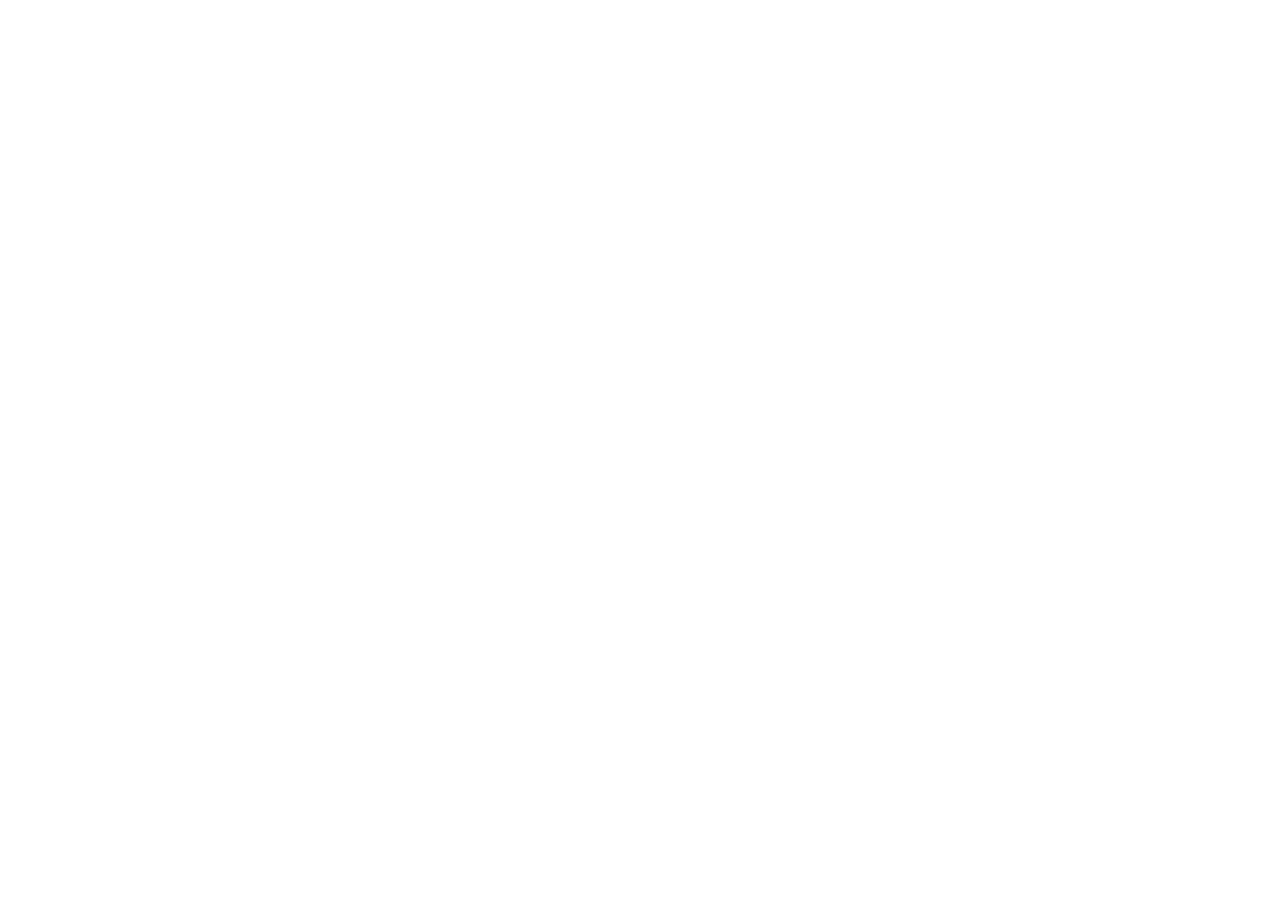
==== frontend-1-practice/index.html @ 52fd1ba4 "Initial commit" ====
<!DOCTYPE html>
<html lang="ru">
  <head>
    <meta charset="UTF-8" />
    <meta name="viewport" content="width=device-width, initial-scale=1.0" />
    <title>Выбор даты и времени</title>
    <link rel="stylesheet" href="styles.css" />
  </head>
  <body>
    <!--
      ЗАДАНИЕ
      ========
      Сверстать страницу выбора даты и времени по своему макету.

      Пока это только вёрстка. Никакого JavaScript — ни кликов,
      ни переходов, ни выбора дня. Всё статично.

      Стили пишите в styles.css. Разметку — здесь.
    -->

    <div class="page">
      <!-- Начните отсюда. Разметьте шапку, основную область
           с календарём и слотами, подвал. -->
    </div>
  </body>
</html>
---- frontend-1-practice/styles.css ----
/* Стили страницы.
   Пишите здесь. */

* {
  margin: 0;
  padding: 0;
  box-sizing: border-box;
}

body {
  min-height: 100vh;
  font-family: sans-serif;
}
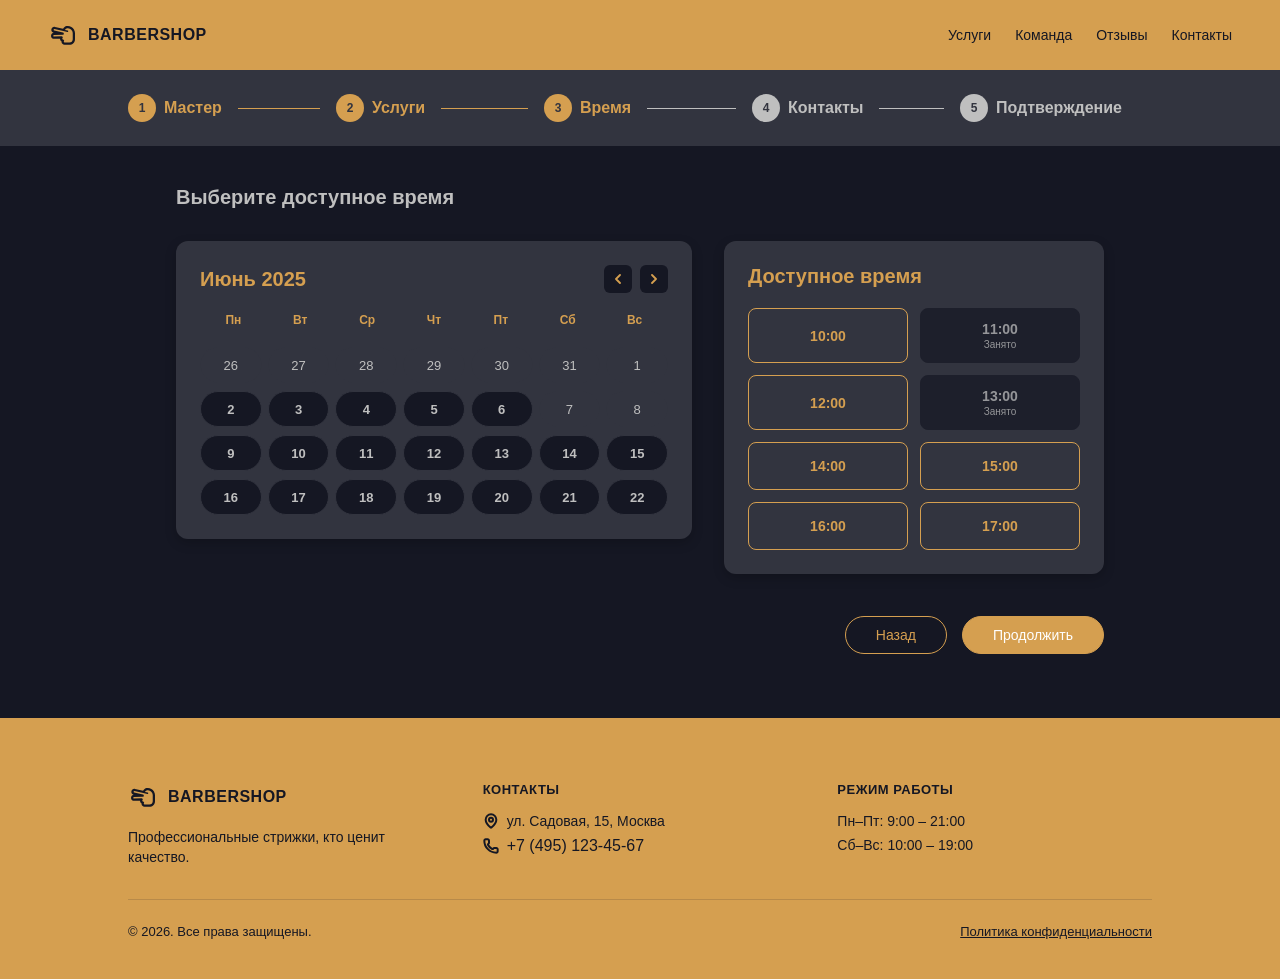
==== commit edd6f3f4: "Выполнение задания 1. HTML/CSS" ====
--- a/frontend-1-practice/index.html
+++ b/frontend-1-practice/index.html
@@ -3,24 +3,226 @@
   <head>
     <meta charset="UTF-8" />
     <meta name="viewport" content="width=device-width, initial-scale=1.0" />
-    <title>Выбор даты и времени</title>
+    <title>Barbershop — Выбор даты и времени</title>
     <link rel="stylesheet" href="styles.css" />
   </head>
   <body>
-    <!--
-      ЗАДАНИЕ
-      ========
-      Сверстать страницу выбора даты и времени по своему макету.
-
-      Пока это только вёрстка. Никакого JavaScript — ни кликов,
-      ни переходов, ни выбора дня. Всё статично.
-
-      Стили пишите в styles.css. Разметку — здесь.
-    -->
-
     <div class="page">
-      <!-- Начните отсюда. Разметьте шапку, основную область
-           с календарём и слотами, подвал. -->
+      <header class="header">
+        <div class="logo">
+          <svg width="30" height="30" viewBox="0 0 30 30" fill="none" xmlns="http://www.w3.org/2000/svg">
+            <path d="M3.00934 15.9516C2.95309 14.2969 4.24684 12.9047 5.90152 12.8484L6.05621 12.8438L5.67184 12.7594C4.05465 12.3984 3.03277 10.7953 3.38902 9.17813C3.74527 7.56094 5.35308 6.53906 6.97027 6.9L15.0796 8.69531C15.1875 8.55938 15.2953 8.42812 15.4125 8.29688L16.275 7.34531C17.0578 6.49219 18.164 6 19.3265 6H19.8046C22.3406 6 24.6843 7.34531 25.9593 9.53437L26.0296 9.65625C26.6671 10.7438 27 11.9859 27 13.2469V19.125C27 22.2328 24.4828 24.75 21.375 24.75H16.5C14.8453 24.75 13.5 23.4047 13.5 21.75C13.5 21.6187 13.5093 21.4875 13.5234 21.3609C12.614 20.8453 12 19.8703 12 18.75V18.6375L6.11246 18.8438C4.45777 18.9 3.06559 17.6062 3.00934 15.9516ZM5.98121 15.0984C5.56871 15.1125 5.24527 15.4594 5.25934 15.8766C5.2734 16.2938 5.62027 16.6125 6.03277 16.5984L13.6031 16.3359C14.0625 16.3219 14.4796 16.5844 14.6671 17.0016C14.8546 17.4188 14.7703 17.9062 14.4562 18.2391C14.325 18.375 14.25 18.5531 14.25 18.7547C14.25 19.1672 14.5875 19.5047 15 19.5047C15.4265 19.5047 15.8156 19.7437 16.0078 20.1281C16.2 20.5125 16.1578 20.9672 15.9 21.3047C15.8062 21.4312 15.75 21.5859 15.75 21.7547C15.75 22.1672 16.0875 22.5047 16.5 22.5047H21.375C23.2406 22.5047 24.75 20.9953 24.75 19.1297V13.2516C24.75 12.3891 24.5203 11.5406 24.0843 10.7953L24.014 10.6734C23.1421 9.17344 21.539 8.25469 19.8046 8.25469H19.3265C18.7968 8.25469 18.2953 8.47969 17.939 8.86875L17.0765 9.82031C17.0484 9.84844 17.025 9.88125 16.9968 9.90937L19.6687 10.5281C20.0718 10.6219 20.325 11.025 20.2312 11.4281C20.1375 11.8313 19.7343 12.0844 19.3312 11.9906L15.3187 11.0531L6.48277 9.09375C6.07965 9.00469 5.67652 9.25781 5.58746 9.66562C5.4984 10.0734 5.75152 10.4719 6.15933 10.5609L14.9484 12.5109C15.4265 12.6187 15.7828 13.0219 15.825 13.5141L15.8296 13.5609C15.8578 13.8703 15.7593 14.175 15.5578 14.4094C15.3562 14.6437 15.0609 14.7797 14.7515 14.7938L5.98121 15.0984Z" fill="#151723"/>
+          </svg>
+          <span class="logo-text">BARBERSHOP</span>
+        </div>
+        <nav class="nav">
+          <a href="#" class="nav-link">Услуги</a>
+          <a href="#" class="nav-link">Команда</a>
+          <a href="#" class="nav-link">Отзывы</a>
+          <a href="#" class="nav-link">Контакты</a>
+        </nav>
+      </header>
+
+      <section class="steps-bar">
+        <div class="steps-container">
+          <div class="step completed">
+            <span class="step-num">1</span>
+            <span class="step-name">Мастер</span>
+            <span class="step-line"></span>
+          </div>
+          <div class="step completed">
+            <span class="step-num">2</span>
+            <span class="step-name">Услуги</span>
+            <span class="step-line"></span>
+          </div>
+          <div class="step active">
+            <span class="step-num">3</span>
+            <span class="step-name">Время</span>
+            <span class="step-line"></span>
+          </div>
+          <div class="step disabled">
+            <span class="step-num">4</span>
+            <span class="step-name">Контакты</span>
+            <span class="step-line"></span>
+          </div>
+          <div class="step disabled">
+            <span class="step-num">5</span>
+            <span class="step-name">Подтверждение</span>
+            <span class="step-line"></span>
+          </div>
+        </div>
+      </section>
+
+      <main class="booking-layout">
+        <h1 class="page-title">Выберите доступное время</h1>
+
+        <div class="booking-cards">
+          <section class="card calendar-card">
+            <div class="calendar-header">
+              <span class="month-title">Июнь 2025</span>
+              <div class="calendar-controls">
+                <button type="button" class="btn-arrow" aria-label="Предыдущий месяц">
+                  <svg width="6" height="10" viewBox="0 0 6 10" fill="none" xmlns="http://www.w3.org/2000/svg">
+                    <path d="M5 1L1 5L5 9" stroke="#D59F50" stroke-width="1.8" stroke-linecap="round" stroke-linejoin="round"/>
+                  </svg>
+                </button>
+                <button type="button" class="btn-arrow" aria-label="Следующий месяц">
+                  <svg width="6" height="10" viewBox="0 0 6 10" fill="none" xmlns="http://www.w3.org/2000/svg">
+                    <path d="M1 1L5 5L1 9" stroke="#D59F50" stroke-width="1.8" stroke-linecap="round" stroke-linejoin="round"/>
+                  </svg>
+                </button>
+              </div>
+            </div>
+
+            <div class="calendar-weekdays">
+              <span>Пн</span>
+              <span>Вт</span>
+              <span>Ср</span>
+              <span>Чт</span>
+              <span>Пт</span>
+              <span>Сб</span>
+              <span>Вс</span>
+            </div>
+
+            <div class="calendar-days-grid">
+              <button type="button" class="day-cell past">26</button>
+              <button type="button" class="day-cell past">27</button>
+              <button type="button" class="day-cell past">28</button>
+              <button type="button" class="day-cell past">29</button>
+              <button type="button" class="day-cell past">30</button>
+              <button type="button" class="day-cell past">31</button>
+              <button type="button" class="day-cell past">1</button>
+
+              <button type="button" class="day-cell active">2</button>
+              <button type="button" class="day-cell active">3</button>
+              <button type="button" class="day-cell active">4</button>
+              <button type="button" class="day-cell active">5</button>
+              <button type="button" class="day-cell active">6</button>
+              <button type="button" class="day-cell past">7</button>
+              <button type="button" class="day-cell past">8</button>
+
+              <button type="button" class="day-cell active">9</button>
+              <button type="button" class="day-cell active">10</button>
+              <button type="button" class="day-cell active">11</button>
+              <button type="button" class="day-cell active">12</button>
+              <button type="button" class="day-cell active">13</button>
+              <button type="button" class="day-cell active">14</button>
+              <button type="button" class="day-cell active">15</button>
+
+              <button type="button" class="day-cell active">16</button>
+              <button type="button" class="day-cell active">17</button>
+              <button type="button" class="day-cell active">18</button>
+              <button type="button" class="day-cell active">19</button>
+              <button type="button" class="day-cell active">20</button>
+              <button type="button" class="day-cell active">21</button>
+              <button type="button" class="day-cell active">22</button>
+            </div>
+          </section>
+
+          <section class="card time-card">
+            <h2 class="card-title">Доступное время</h2>
+            <div class="time-slots-grid">
+              <button type="button" class="time-slot available">
+                <span class="slot-time">10:00</span>
+              </button>
+              <button type="button" class="time-slot busy" disabled>
+                <span class="slot-time">11:00</span>
+                <span class="slot-status">Занято</span>
+              </button>
+              <button type="button" class="time-slot available">
+                <span class="slot-time">12:00</span>
+              </button>
+              <button type="button" class="time-slot busy" disabled>
+                <span class="slot-time">13:00</span>
+                <span class="slot-status">Занято</span>
+              </button>
+              <button type="button" class="time-slot available">
+                <span class="slot-time">14:00</span>
+              </button>
+              <button type="button" class="time-slot available">
+                <span class="slot-time">15:00</span>
+              </button>
+              <button type="button" class="time-slot available">
+                <span class="slot-time">16:00</span>
+              </button>
+              <button type="button" class="time-slot available">
+                <span class="slot-time">17:00</span>
+              </button>
+            </div>
+          </section>
+        </div>
+
+        <div class="actions-row">
+          <button type="button" class="btn btn-secondary">Назад</button>
+          <button type="button" class="btn btn-primary">Продолжить</button>
+        </div>
+      </main>
+
+      <footer class="footer">
+        <div class="footer-columns">
+          <div class="footer-col">
+            <div class="logo">
+              <svg width="30" height="30" viewBox="0 0 30 30" fill="none" xmlns="http://www.w3.org/2000/svg">
+                <path d="M3.00934 15.9516C2.95309 14.2969 4.24684 12.9047 5.90152 12.8484L6.05621 12.8438L5.67184 12.7594C4.05465 12.3984 3.03277 10.7953 3.38902 9.17813C3.74527 7.56094 5.35308 6.53906 6.97027 6.9L15.0796 8.69531C15.1875 8.55938 15.2953 8.42812 15.4125 8.29688L16.275 7.34531C17.0578 6.49219 18.164 6 19.3265 6H19.8046C22.3406 6 24.6843 7.34531 25.9593 9.53437L26.0296 9.65625C26.6671 10.7438 27 11.9859 27 13.2469V19.125C27 22.2328 24.4828 24.75 21.375 24.75H16.5C14.8453 24.75 13.5 23.4047 13.5 21.75C13.5 21.6187 13.5093 21.4875 13.5234 21.3609C12.614 20.8453 12 19.8703 12 18.75V18.6375L6.11246 18.8438C4.45777 18.9 3.06559 17.6062 3.00934 15.9516ZM5.98121 15.0984C5.56871 15.1125 5.24527 15.4594 5.25934 15.8766C5.2734 16.2938 5.62027 16.6125 6.03277 16.5984L13.6031 16.3359C14.0625 16.3219 14.4796 16.5844 14.6671 17.0016C14.8546 17.4188 14.7703 17.9062 14.4562 18.2391C14.325 18.375 14.25 18.5531 14.25 18.7547C14.25 19.1672 14.5875 19.5047 15 19.5047C15.4265 19.5047 15.8156 19.7437 16.0078 20.1281C16.2 20.5125 16.1578 20.9672 15.9 21.3047C15.8062 21.4312 15.75 21.5859 15.75 21.7547C15.75 22.1672 16.0875 22.5047 16.5 22.5047H21.375C23.2406 22.5047 24.75 20.9953 24.75 19.1297V13.2516C24.75 12.3891 24.5203 11.5406 24.0843 10.7953L24.014 10.6734C23.1421 9.17344 21.539 8.25469 19.8046 8.25469H19.3265C18.7968 8.25469 18.2953 8.47969 17.939 8.86875L17.0765 9.82031C17.0484 9.84844 17.025 9.88125 16.9968 9.90937L19.6687 10.5281C20.0718 10.6219 20.325 11.025 20.2312 11.4281C20.1375 11.8313 19.7343 12.0844 19.3312 11.9906L15.3187 11.0531L6.48277 9.09375C6.07965 9.00469 5.67652 9.25781 5.58746 9.66562C5.4984 10.0734 5.75152 10.4719 6.15933 10.5609L14.9484 12.5109C15.4265 12.6187 15.7828 13.0219 15.825 13.5141L15.8296 13.5609C15.8578 13.8703 15.7593 14.175 15.5578 14.4094C15.3562 14.6437 15.0609 14.7797 14.7515 14.7938L5.98121 15.0984Z" fill="#151723"/>
+              </svg>
+              <span class="logo-text">BARBERSHOP</span>
+            </div>
+            <p class="footer-desc">
+              Профессиональные стрижки, кто ценит качество.
+            </p>
+          </div>
+
+          <div class="footer-col">
+            <h3 class="footer-col-title">Контакты</h3>
+            <div class="footer-contacts">
+              <p class="contact-item">
+                <svg width="16" height="16" viewBox="0 0 16 16" fill="none" xmlns="http://www.w3.org/2000/svg">
+                  <g clip-path="url(#clip0_42_1021)">
+                    <path d="M13.3328 6.66663C13.3328 9.9956 9.64051 13.4626 8.40063 14.5334C8.28513 14.6202 8.14452 14.6672 8.00001 14.6672C7.85549 14.6672 7.71488 14.6202 7.59938 14.5334C6.3595 13.4626 2.66721 9.9956 2.66721 6.66663C2.66721 5.25201 3.22905 3.89533 4.22915 2.89504C5.22924 1.89476 6.58566 1.3328 8.00001 1.3328C9.41435 1.3328 10.7708 1.89476 11.7709 2.89504C12.771 3.89533 13.3328 5.25201 13.3328 6.66663ZM9.99981 6.66663C9.99981 7.7713 9.10446 8.66681 8.00001 8.66681C6.89555 8.66681 6.00021 7.7713 6.00021 6.66663C6.00021 5.56196 6.89555 4.66644 8.00001 4.66644C9.10446 4.66644 9.99981 5.56196 9.99981 6.66663Z" stroke-width="2" stroke-linecap="round" stroke="#151723"/>
+                  </g>
+                  <defs>
+                    <clipPath id="clip0_42_1021">
+                      <rect width="16" height="16" fill="white"/>
+                    </clipPath>
+                  </defs>
+                </svg>
+                <span>ул. Садовая, 15, Москва</span>
+              </p>
+              <p class="contact-item">
+                <svg width="16" height="16" viewBox="0 0 16 16" fill="none" xmlns="http://www.w3.org/2000/svg">
+                  <g clip-path="url(#clip0_42_1026)">
+                    <g clip-path="url(#clip1_42_1026)">
+                      <path d="M9.22143 11.0456C9.35912 11.1088 9.51425 11.1233 9.66125 11.0865C9.80826 11.0498 9.93837 10.9641 10.0302 10.8436L10.2668 10.5335C10.391 10.3679 10.5521 10.2335 10.7373 10.1409C10.9224 10.0484 11.1266 10.0002 11.3336 10.0002H13.3338C13.6874 10.0002 14.0266 10.1406 14.2766 10.3907C14.5267 10.6408 14.6672 10.98 14.6672 11.3336V13.3338C14.6672 13.6874 14.5267 14.0266 14.2766 14.2766C14.0266 14.5267 13.6874 14.6672 13.3338 14.6672C10.1509 14.6672 7.09841 13.4028 4.84779 11.1522C2.59718 8.90159 1.33279 5.84909 1.33279 2.66624C1.33279 2.31259 1.47328 1.97343 1.72335 1.72336C1.97342 1.47329 2.31258 1.3328 2.66623 1.3328H4.66639C5.02004 1.3328 5.35921 1.47329 5.60928 1.72336C5.85935 1.97343 5.99983 2.31259 5.99983 2.66624V4.6664C5.99983 4.87341 5.95164 5.07758 5.85906 5.26273C5.76648 5.44789 5.63207 5.60895 5.46646 5.73315L5.15443 5.96717C5.03203 6.06063 4.94576 6.19358 4.91027 6.34344C4.87479 6.49329 4.89227 6.65081 4.95975 6.78924C5.87094 8.63996 7.36956 10.1367 9.22143 11.0456Z" stroke-width="2" stroke-linecap="round" stroke="#151723"/>
+                    </g>
+                  </g>
+                  <defs>
+                    <clipPath id="clip0_42_1026">
+                      <rect width="16" height="16" fill="white"/>
+                    </clipPath>
+                    <clipPath id="clip1_42_1026">
+                      <rect width="16" height="16" fill="white"/>
+                    </clipPath>
+                  </defs>
+                </svg>
+                <a href="tel:+74951234567" class="footer-link">+7 (495) 123-45-67</a>
+              </p>
+            </div>
+          </div>
+
+          <div class="footer-col">
+            <h3 class="footer-col-title">Режим работы</h3>
+            <div class="footer-schedule">
+              <p>Пн–Пт: 9:00 – 21:00</p>
+              <p>Сб–Вс: 10:00 – 19:00</p>
+            </div>
+          </div>
+        </div>
+
+        <div class="footer-bottom">
+          <span>© 2026. Все права защищены.</span>
+          <a href="#" class="privacy-link">Политика конфиденциальности</a>
+        </div>
+      </footer>
     </div>
   </body>
-</html>+</html>
--- a/frontend-1-practice/styles.css
+++ b/frontend-1-practice/styles.css
@@ -1,6 +1,3 @@
-/* Стили страницы.
-   Пишите здесь. */
-
 * {
   margin: 0;
   padding: 0;
@@ -9,5 +6,477 @@
 
 body {
   min-height: 100vh;
-  font-family: sans-serif;
-}
+  font-family: Arial, "Helvetica Neue", sans-serif;
+  background-color: #151723;
+  color: #bfbfbf;
+}
+
+.page {
+  display: flex;
+  flex-direction: column;
+  min-height: 100vh;
+  width: 100%;
+}
+
+.header {
+  display: flex;
+  justify-content: space-between;
+  align-items: center;
+  padding: 20px 48px;
+  background-color: #d59f50;
+}
+
+.logo {
+  display: flex;
+  align-items: center;
+  gap: 10px;
+}
+
+.logo-text {
+  font-size: 16px;
+  font-weight: 700;
+  color: #151723;
+  letter-spacing: 0.5px;
+}
+
+.nav {
+  display: flex;
+  gap: 24px;
+}
+
+.nav-link {
+  position: relative;
+  font-size: 14px;
+  color: #151723;
+  text-decoration: none;
+  padding: 4px 0;
+  display: inline-block;
+}
+
+.nav-link::after {
+  content: "";
+  position: absolute;
+  left: 0;
+  bottom: 0;
+  width: 100%;
+  height: 2px;
+  background-color: #151723;
+  transform: scaleX(0);
+  transform-origin: left;
+  transition: transform 0.25s ease;
+}
+
+.nav-link:hover::after {
+  transform: scaleX(1);
+}
+
+.steps-bar {
+  background-color: #32343f;
+  padding: 24px 48px;
+  width: 100%;
+}
+
+.steps-container {
+  display: flex;
+  align-items: center;
+  max-width: 1024px;
+  margin: 0 auto;
+  gap: 16px;
+}
+
+.step {
+  display: flex;
+  align-items: center;
+  gap: 8px;
+  flex: 1;
+}
+
+.step-num {
+  display: inline-flex;
+  justify-content: center;
+  align-items: center;
+  width: 28px;
+  height: 28px;
+  border-radius: 50%;
+  font-size: 12px;
+  font-weight: 700;
+  color: #32343f;
+  background-color: #bfbfbf;
+  flex-shrink: 0;
+}
+
+.step-name {
+  font-size: 16px;
+  font-weight: 700;
+  color: #bfbfbf;
+  white-space: nowrap;
+}
+
+.step-line {
+  flex: 1;
+  height: 1px;
+  background-color: #bfbfbf;
+  margin-left: 8px;
+}
+
+.step:last-child .step-line {
+  display: none;
+}
+
+.step.completed .step-num,
+.step.active .step-num {
+  background-color: #d59f50;
+}
+
+.step.completed .step-name,
+.step.active .step-name {
+  color: #d59f50;
+}
+
+.step.completed .step-line {
+  background-color: #d59f50;
+}
+
+.booking-layout {
+  display: flex;
+  flex-direction: column;
+  padding: 40px 48px 64px;
+  max-width: 1024px;
+  width: 100%;
+  margin: 0 auto;
+  gap: 32px;
+  flex: 1;
+}
+
+.page-title {
+  font-size: 20px;
+  font-weight: 700;
+  color: #bfbfbf;
+}
+
+.booking-cards {
+  display: flex;
+  gap: 32px;
+  align-items: flex-start;
+  width: 100%;
+}
+
+.card {
+  background-color: #32343f;
+  border-radius: 12px;
+  padding: 24px;
+  box-shadow: 0px 4px 12px rgba(0, 0, 0, 0.2);
+}
+
+/* ===== Календарь ===== */
+.calendar-card {
+  flex: 1;
+  display: flex;
+  flex-direction: column;
+  gap: 20px;
+}
+
+.calendar-header {
+  display: flex;
+  justify-content: space-between;
+  align-items: center;
+}
+
+.month-title {
+  font-size: 20px;
+  font-weight: 700;
+  color: #d59f50;
+}
+
+.calendar-controls {
+  display: flex;
+  gap: 8px;
+}
+
+.btn-arrow {
+  display: inline-flex;
+  justify-content: center;
+  align-items: center;
+  width: 28px;
+  height: 28px;
+  background-color: #151723;
+  color: #d59f50;
+  border: none;
+  border-radius: 6px;
+  font-size: 16px;
+  cursor: pointer;
+  transition: background-color 0.2s ease, transform 0.1s ease;
+}
+
+.btn-arrow svg path {
+  transition: stroke 0.2s ease;
+}
+
+.btn-arrow:hover {
+  background-color: #d59f50;
+}
+
+.btn-arrow:hover svg path {
+  stroke: #151723;
+}
+
+.calendar-weekdays {
+  display: grid;
+  grid-template-columns: repeat(7, 1fr);
+  text-align: center;
+}
+
+.calendar-weekdays span {
+  font-size: 12px;
+  font-weight: 700;
+  color: #d59f50;
+}
+
+.calendar-days-grid {
+  display: grid;
+  grid-template-columns: repeat(7, 1fr);
+  gap: 8px 6px;
+}
+
+.day-cell {
+  display: inline-flex;
+  justify-content: center;
+  align-items: center;
+  height: 36px;
+  border-radius: 18px;
+  border: 1px solid transparent;
+  font-size: 13px;
+  background-color: transparent;
+  color: #bfbfbf;
+  cursor: pointer;
+  transition: all 0.15s ease;
+}
+
+.day-cell.past {
+  background-color: #32343f;
+  border-color: #32343f;
+  font-weight: 400;
+  cursor: default;
+}
+
+.day-cell.past:hover {
+  background-color: #383a47;
+}
+
+.day-cell.active {
+  background-color: #151723;
+  border-color: #32343f;
+  font-weight: 700;
+}
+
+.day-cell.active:hover {
+  background-color: #d59f50;
+  color: #151723;
+  border-color: #d59f50;
+}
+
+.time-card {
+  width: 380px;
+  flex-shrink: 0;
+  display: flex;
+  flex-direction: column;
+  gap: 20px;
+}
+
+.card-title {
+  font-size: 20px;
+  font-weight: 700;
+  color: #d59f50;
+}
+
+.time-slots-grid {
+  display: grid;
+  grid-template-columns: repeat(2, 1fr);
+  gap: 12px;
+}
+
+.time-slot {
+  display: flex;
+  flex-direction: column;
+  justify-content: center;
+  align-items: center;
+  padding: 12px 0;
+  border-radius: 8px;
+  font-family: Arial, sans-serif;
+  transition: all 0.2s ease;
+  min-height: 48px;
+}
+
+.time-slot.available {
+  background-color: #32343f;
+  border: 1px solid #d59f50;
+  cursor: pointer;
+}
+
+.time-slot.available .slot-time {
+  font-size: 14px;
+  font-weight: 700;
+  color: #d59f50;
+}
+
+.time-slot.available:hover {
+  background-color: #d59f50;
+}
+
+.time-slot.available:hover .slot-time {
+  color: #151723;
+}
+
+.time-slot.busy {
+  background-color: #151723;
+  border: 1px solid #151723;
+  cursor: not-allowed;
+  opacity: 0.7;
+}
+
+.time-slot.busy .slot-time {
+  font-size: 14px;
+  font-weight: 700;
+  color: #bfbfbf;
+}
+
+.time-slot.busy .slot-status {
+  font-size: 10px;
+  color: #bfbfbf;
+  margin-top: 2px;
+}
+
+.actions-row {
+  display: flex;
+  justify-content: flex-end;
+  gap: 15px;
+  margin-top: 10px;
+}
+
+.btn {
+  display: inline-flex;
+  justify-content: center;
+  align-items: center;
+  padding: 10px 30px;
+  border-radius: 28px;
+  font-family: "DM Sans", Arial, sans-serif;
+  font-size: 14px;
+  font-weight: 500;
+  cursor: pointer;
+  transition: all 0.2s ease;
+}
+
+.btn-secondary {
+  background-color: transparent;
+  border: 1px solid #d59f50;
+  color: #d59f50;
+}
+
+.btn-secondary:hover {
+  background-color: rgba(213, 159, 80, 0.3);
+  color: #d59f50;
+}
+
+.btn-secondary:active {
+  background-color: #d59f50;
+  color: #ffffff;
+}
+
+.btn-primary {
+  background-color: #d59f50;
+  border: 1px solid #d59f50;
+  color: #ffffff;
+}
+
+.btn-primary:hover {
+  background-color: #32343f;
+  border-color: #32343f;
+  color: #ffffff;
+}
+
+.btn-primary:active {
+  background-color: #151723;
+  border-color: #151723;
+  color: #ffffff;
+}
+
+.footer {
+  background-color: #d59f50;
+  color: #151723;
+  padding: 64px 48px 40px;
+  margin-top: auto;
+}
+
+.footer-columns {
+  display: flex;
+  justify-content: space-between;
+  align-items: flex-start;
+  gap: 40px;
+  max-width: 1024px;
+  margin: 0 auto;
+  padding-bottom: 32px;
+  border-bottom: 1px solid rgba(21, 23, 35, 0.15);
+}
+
+.footer-col {
+  flex: 1;
+  display: flex;
+  flex-direction: column;
+  gap: 16px;
+}
+
+.footer-desc {
+  font-size: 14px;
+  line-height: 1.4;
+  color: #151723;
+}
+
+.footer-col-title {
+  font-size: 13px;
+  font-weight: 700;
+  letter-spacing: 0.5px;
+  text-transform: uppercase;
+}
+
+.footer-contacts,
+.footer-schedule {
+  display: flex;
+  flex-direction: column;
+  gap: 8px;
+}
+
+.contact-item {
+  display: flex;
+  align-items: center;
+  gap: 8px;
+  font-size: 14px;
+}
+
+.footer-link {
+  color: #151723;
+  text-decoration: none;
+  font-size: 16px;
+  font-weight: 400;
+}
+
+.footer-schedule p {
+  font-size: 14px;
+}
+
+.footer-bottom {
+  display: flex;
+  justify-content: space-between;
+  align-items: center;
+  max-width: 1024px;
+  margin: 24px auto 0;
+  font-size: 13px;
+}
+
+.privacy-link {
+  color: #151723;
+  text-decoration: underline;
+}
+
+.privacy-link:hover {
+  text-decoration: none;
+}
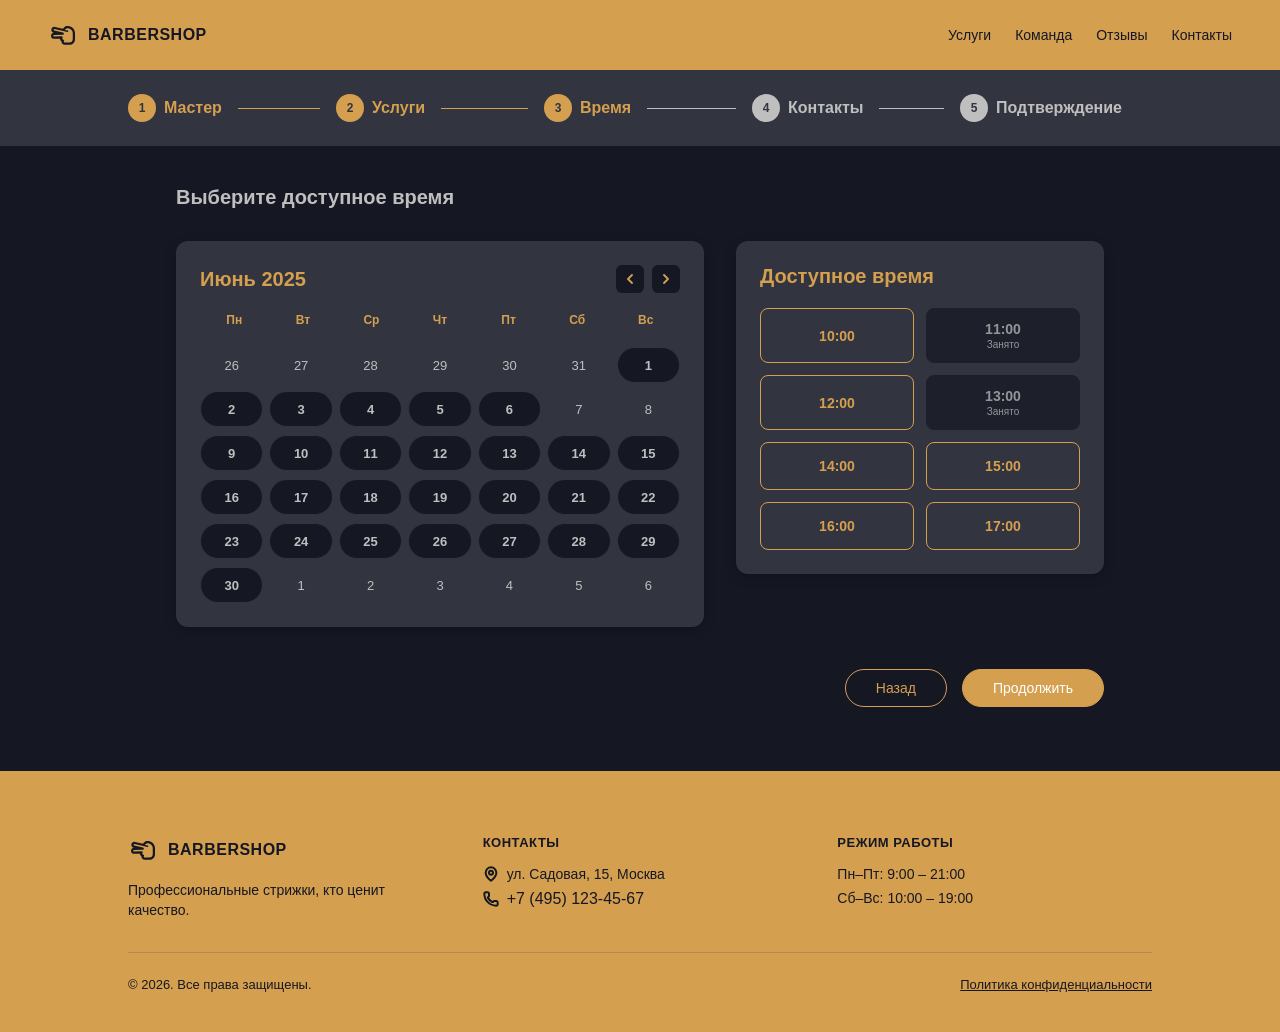
==== commit 73801cd4: "Доработка" ====
--- a/frontend-1-practice/index.html
+++ b/frontend-1-practice/index.html
@@ -91,8 +91,10 @@
               <button type="button" class="day-cell past">29</button>
               <button type="button" class="day-cell past">30</button>
               <button type="button" class="day-cell past">31</button>
-              <button type="button" class="day-cell past">1</button>
-
+              <!-- 1 июня 2025 - воскресенье, текущий месяц -->
+              <button type="button" class="day-cell active">1</button>
+
+              <!-- Дни июня -->
               <button type="button" class="day-cell active">2</button>
               <button type="button" class="day-cell active">3</button>
               <button type="button" class="day-cell active">4</button>
@@ -116,6 +118,22 @@
               <button type="button" class="day-cell active">20</button>
               <button type="button" class="day-cell active">21</button>
               <button type="button" class="day-cell active">22</button>
+
+              <button type="button" class="day-cell active">23</button>
+              <button type="button" class="day-cell active">24</button>
+              <button type="button" class="day-cell active">25</button>
+              <button type="button" class="day-cell active">26</button>
+              <button type="button" class="day-cell active">27</button>
+              <button type="button" class="day-cell active">28</button>
+              <button type="button" class="day-cell active">29</button>
+
+              <button type="button" class="day-cell active">30</button>
+              <button type="button" class="day-cell past">1</button>
+              <button type="button" class="day-cell past">2</button>
+              <button type="button" class="day-cell past">3</button>
+              <button type="button" class="day-cell past">4</button>
+              <button type="button" class="day-cell past">5</button>
+              <button type="button" class="day-cell past">6</button>
             </div>
           </section>
 
--- a/frontend-1-practice/styles.css
+++ b/frontend-1-practice/styles.css
@@ -24,6 +24,7 @@
   align-items: center;
   padding: 20px 48px;
   background-color: #d59f50;
+  gap: 20px;
 }
 
 .logo {
@@ -168,9 +169,8 @@
   box-shadow: 0px 4px 12px rgba(0, 0, 0, 0.2);
 }
 
-/* ===== Календарь ===== */
 .calendar-card {
-  flex: 1;
+  flex: 1 1 500px;
   display: flex;
   flex-direction: column;
   gap: 20px;
@@ -276,8 +276,7 @@
 }
 
 .time-card {
-  width: 380px;
-  flex-shrink: 0;
+  flex: 1 1 340px;
   display: flex;
   flex-direction: column;
   gap: 20px;
@@ -480,3 +479,110 @@
 .privacy-link:hover {
   text-decoration: none;
 }
+
+@media (max-width: 900px) {
+  .header,
+  .steps-bar,
+  .booking-layout,
+  .footer {
+    padding-left: 24px;
+    padding-right: 24px;
+  }
+
+  .booking-cards {
+    flex-direction: column;
+    align-items: stretch;
+    gap: 24px;
+  }
+
+  .time-card {
+    width: 100%;
+  }
+
+  .steps-container {
+    overflow-x: auto;
+    padding-bottom: 8px;
+  }
+
+  .footer-columns {
+    flex-wrap: wrap;
+    gap: 32px;
+  }
+
+  .footer-col {
+    flex: 1 1 calc(50% - 16px);
+  }
+}
+
+@media (max-width: 600px) {
+  .header {
+    flex-direction: column;
+    align-items: flex-start;
+    padding: 16px;
+    gap: 16px;
+  }
+
+  .nav {
+    width: 100%;
+    justify-content: space-between;
+    gap: 12px;
+  }
+
+  .steps-bar {
+    padding: 16px;
+  }
+
+  .step-name {
+    display: none;
+  }
+
+  .booking-layout {
+    padding: 24px 16px 40px;
+    gap: 24px;
+  }
+
+  .card {
+    padding: 16px;
+  }
+
+  .calendar-days-grid {
+    gap: 6px 4px;
+  }
+
+  .day-cell {
+    height: 32px;
+    font-size: 12px;
+  }
+
+  .time-slots-grid {
+    grid-template-columns: 1fr;
+  }
+
+  .actions-row {
+    flex-direction: column-reverse;
+    gap: 12px;
+  }
+
+  .btn {
+    width: 100%;
+  }
+
+  .footer {
+    padding: 40px 16px 24px;
+  }
+
+  .footer-columns {
+    flex-direction: column;
+    gap: 24px;
+  }
+
+  .footer-col {
+    flex: 1 1 100%;
+  }
+
+  .footer-bottom {
+    flex-direction: column;
+    align-items: flex-start;
+    gap: 12px;
+  }
+}
